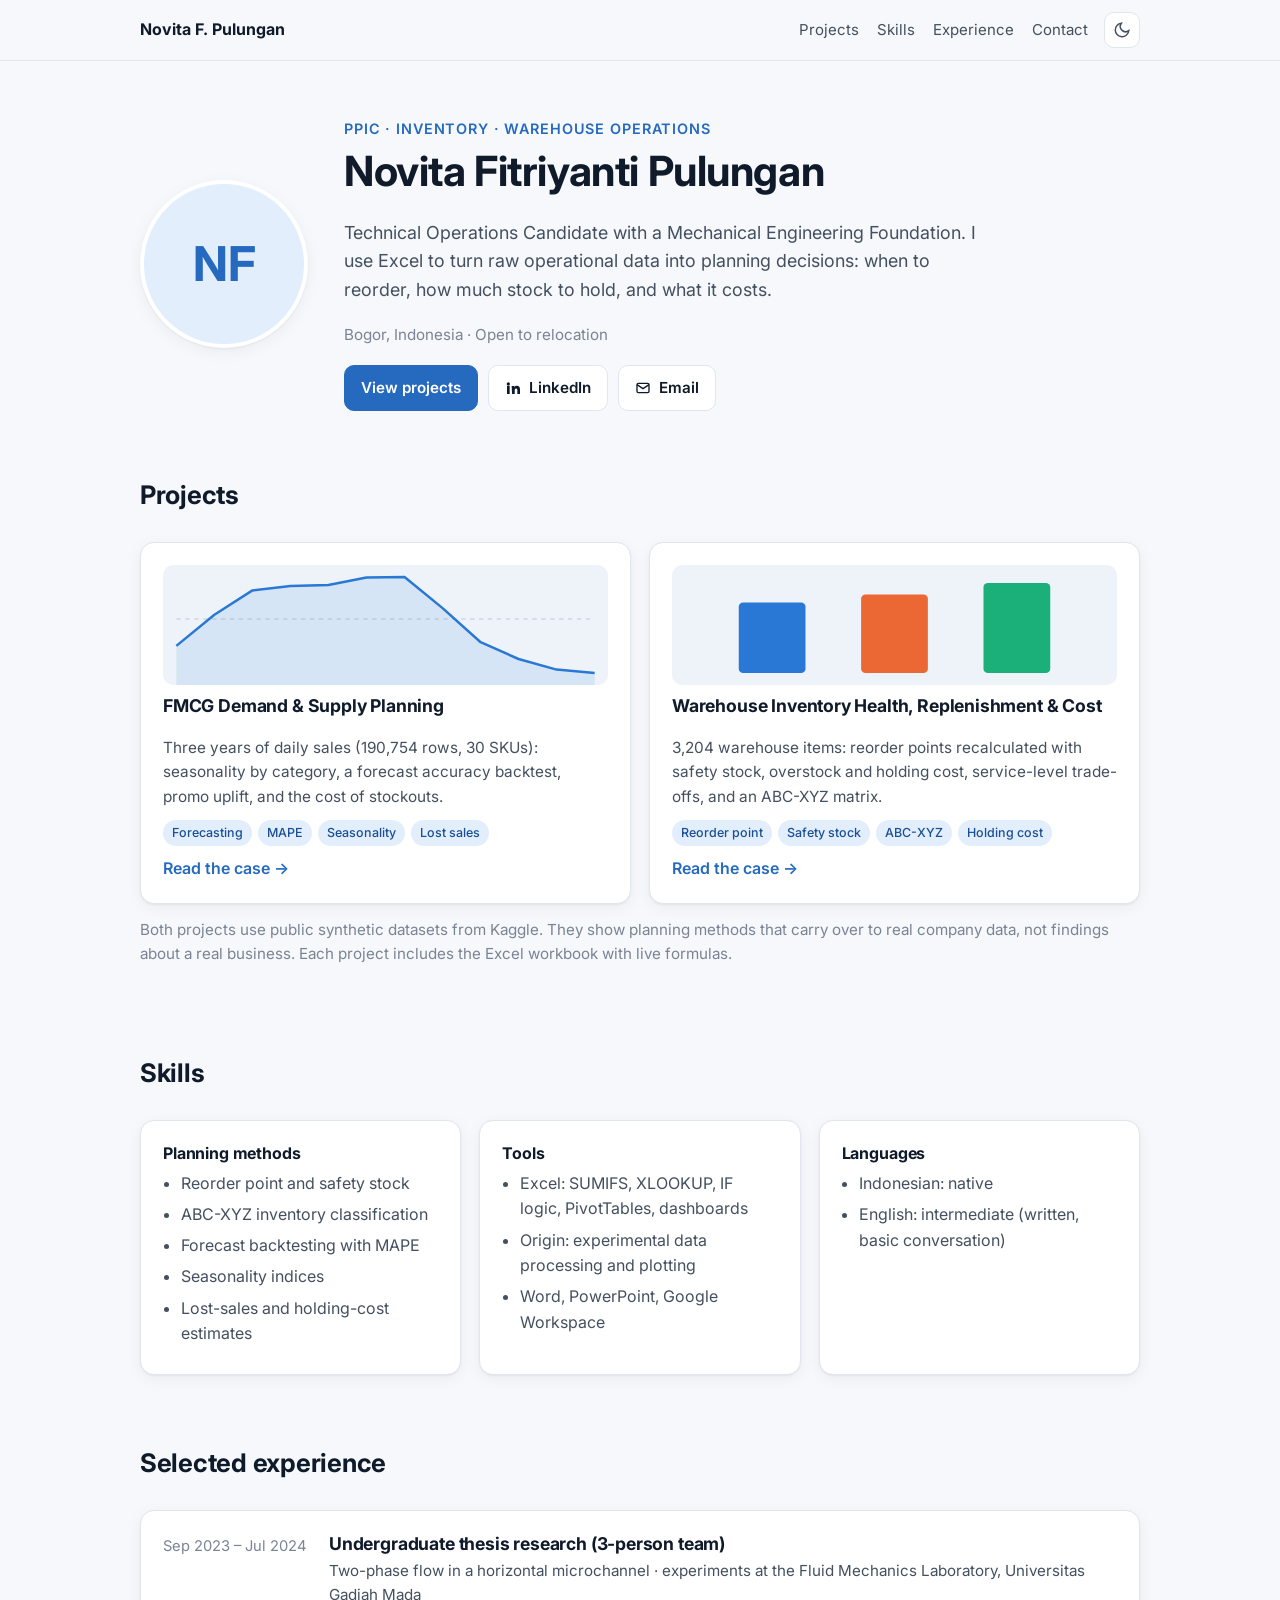
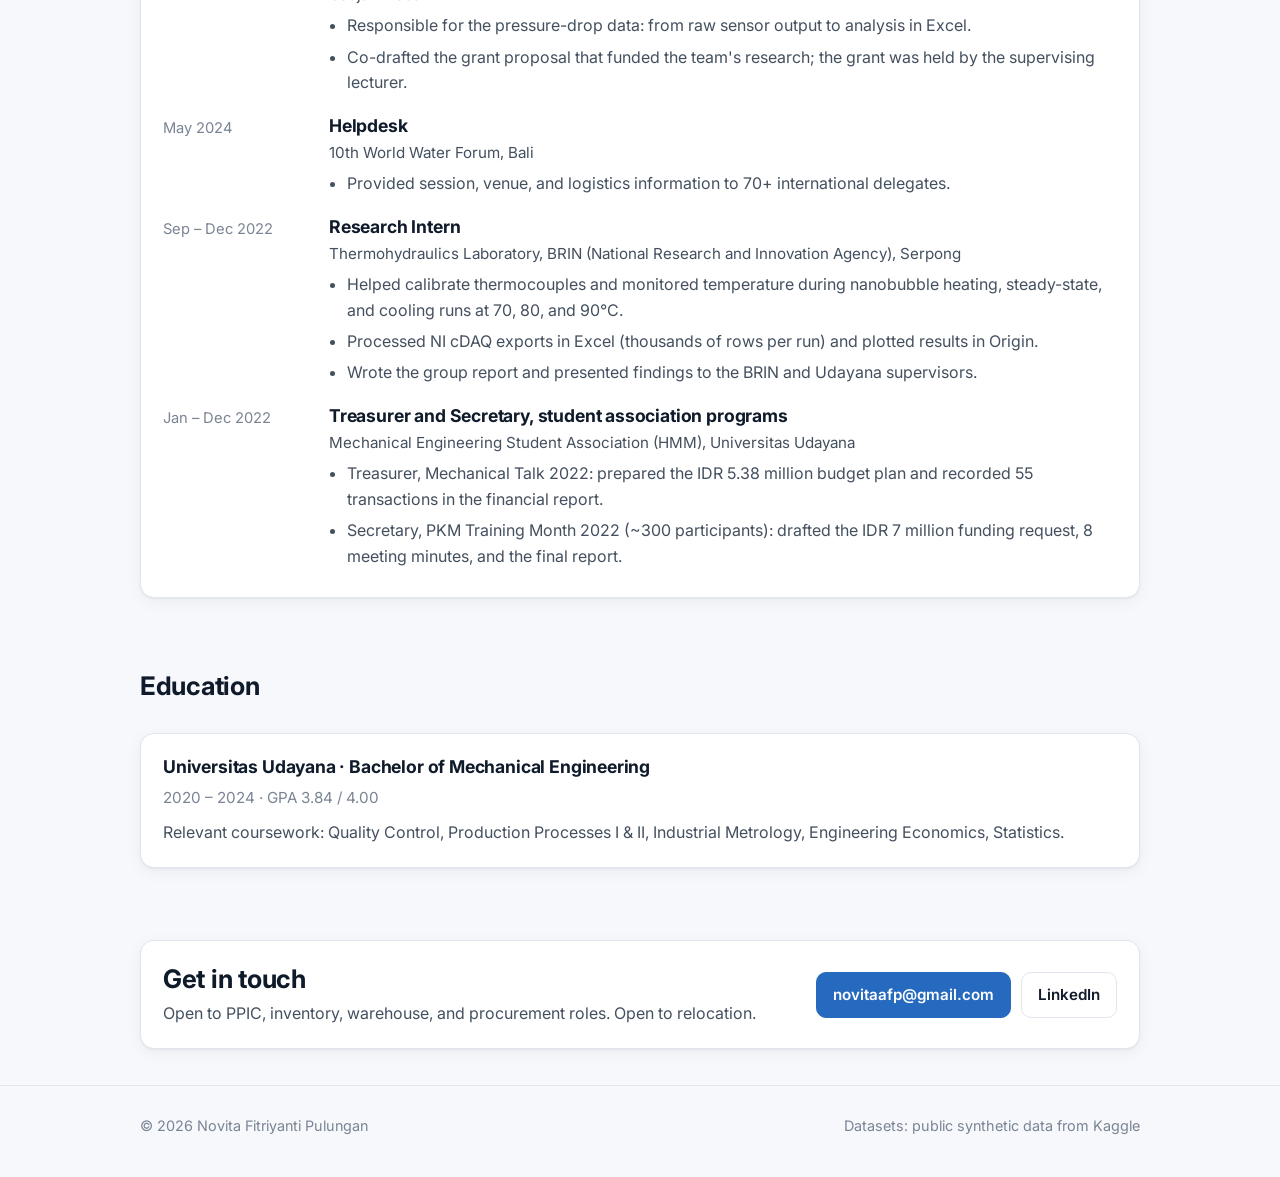
==== index.html @ f76aa69a "Add files via upload" ====
<!doctype html>
<html lang="en">
<head>
<meta charset="utf-8">
<meta name="viewport" content="width=device-width, initial-scale=1">
<title>Novita Fitriyanti Pulungan · Portfolio</title>
<meta name="description" content="Portfolio of Novita Fitriyanti Pulungan: production planning, inventory control, and warehouse analysis projects built in Excel.">
<meta property="og:title" content="Novita Fitriyanti Pulungan · Portfolio">
<meta property="og:description" content="Production planning, inventory control, and warehouse analysis projects built in Excel.">
<link rel="preconnect" href="https://fonts.googleapis.com">
<link rel="preconnect" href="https://fonts.gstatic.com" crossorigin>
<link href="https://fonts.googleapis.com/css2?family=Inter:wght@400;500;600;700&display=swap" rel="stylesheet">
<link rel="stylesheet" href="assets/style.css">
<link rel="icon" href="data:image/svg+xml,%3Csvg xmlns='http://www.w3.org/2000/svg' viewBox='0 0 32 32'%3E%3Crect width='32' height='32' rx='8' fill='%23256abf'/%3E%3Ctext x='16' y='22' font-family='Arial' font-weight='700' font-size='15' fill='white' text-anchor='middle'%3ENF%3C/text%3E%3C/svg%3E">
<script src="assets/charts.js"></script>
<script src="assets/data.js"></script>
</head>
<body>
<nav class="nav"><div class="wrap">
  <a class="brand" href="./">Novita F. Pulungan</a>
  <div class="nav-links">
    <a href="#projects">Projects</a><a href="#skills">Skills</a><a href="#experience">Experience</a><a href="#contact">Contact</a>
  </div>
  <button class="theme-btn" aria-label="Toggle dark mode"><svg viewBox="0 0 24 24" fill="none" stroke="currentColor" stroke-width="2"><path d="M21 12.8A9 9 0 1 1 11.2 3a7 7 0 0 0 9.8 9.8z"/></svg></button>
</div></nav>

<header class="hero"><div class="wrap hero-grid">
  <!-- Replace this div with: <img class="avatar" src="assets/photo.jpg" alt="Novita Fitriyanti Pulungan"> -->
  <div class="avatar" aria-hidden="true">NF</div>
  <div>
    <div class="eyebrow">PPIC · Inventory · Warehouse Operations</div>
    <h1>Novita Fitriyanti Pulungan</h1>
    <p class="lead">Technical Operations Candidate with a Mechanical Engineering Foundation. I use Excel to turn raw operational data into planning decisions: when to reorder, how much stock to hold, and what it costs.</p>
    <p class="meta">Bogor, Indonesia · Open to relocation</p>
    <div class="btns">
      <a class="btn primary" href="#projects">View projects</a>
      <a class="btn" href="https://www.linkedin.com/in/novitafitriyanti" target="_blank" rel="noopener"><svg viewBox="0 0 24 24" fill="currentColor"><path d="M4.98 3.5a2.5 2.5 0 1 1 0 5 2.5 2.5 0 0 1 0-5zM3 9h4v12H3zM10 9h3.8v1.7h.1c.5-1 1.8-2 3.8-2 4 0 4.8 2.7 4.8 6.1V21h-4v-5.4c0-1.3 0-3-1.8-3s-2.1 1.4-2.1 2.9V21h-4z"/></svg>LinkedIn</a>
      <a class="btn" href="mailto:novitaafp@gmail.com"><svg viewBox="0 0 24 24" fill="none" stroke="currentColor" stroke-width="2"><rect x="3" y="5" width="18" height="14" rx="2"/><path d="m3 7 9 6 9-6"/></svg>Email</a>
    </div>
  </div>
</div></header>

<main>
<section id="projects"><div class="wrap">
  <div class="section-title"><h2>Projects</h2></div>
  <div class="grid-2">
    <a class="card project-card" href="projects/fmcg-demand-planning.html">
      <div class="thumb" id="thumb-fmcg"></div>
      <h3>FMCG Demand &amp; Supply Planning</h3>
      <p>Three years of daily sales (190,754 rows, 30 SKUs): seasonality by category, a forecast accuracy backtest, promo uplift, and the cost of stockouts.</p>
      <div class="tags"><span class="tag">Forecasting</span><span class="tag">MAPE</span><span class="tag">Seasonality</span><span class="tag">Lost sales</span></div>
      <span class="more">Read the case →</span>
    </a>
    <a class="card project-card" href="projects/warehouse-inventory.html">
      <div class="thumb" id="thumb-wh"></div>
      <h3>Warehouse Inventory Health, Replenishment &amp; Cost</h3>
      <p>3,204 warehouse items: reorder points recalculated with safety stock, overstock and holding cost, service-level trade-offs, and an ABC-XYZ matrix.</p>
      <div class="tags"><span class="tag">Reorder point</span><span class="tag">Safety stock</span><span class="tag">ABC-XYZ</span><span class="tag">Holding cost</span></div>
      <span class="more">Read the case →</span>
    </a>
  </div>
  <p class="meta" style="margin-top:14px">Both projects use public synthetic datasets from Kaggle. They show planning methods that carry over to real company data, not findings about a real business. Each project includes the Excel workbook with live formulas.</p>
</div></section>

<section id="skills"><div class="wrap">
  <div class="section-title"><h2>Skills</h2></div>
  <div class="grid-3">
    <div class="card skill-group">
      <h3>Planning methods</h3>
      <ul>
        <li>Reorder point and safety stock</li>
        <li>ABC-XYZ inventory classification</li>
        <li>Forecast backtesting with MAPE</li>
        <li>Seasonality indices</li>
        <li>Lost-sales and holding-cost estimates</li>
      </ul>
    </div>
    <div class="card skill-group">
      <h3>Tools</h3>
      <ul>
        <li>Excel: SUMIFS, XLOOKUP, IF logic, PivotTables, dashboards</li>
        <li>Origin: experimental data processing and plotting</li>
        <li>Word, PowerPoint, Google Workspace</li>
      </ul>
    </div>
    <div class="card skill-group">
      <h3>Languages</h3>
      <ul>
        <li>Indonesian: native</li>
        <li>English: intermediate (written, basic conversation)</li>
      </ul>
    </div>
  </div>
</div></section>

<section id="experience"><div class="wrap">
  <div class="section-title"><h2>Selected experience</h2></div>
  <div class="card timeline">
    <div class="tl-item">
      <div class="tl-date">Sep 2023 – Jul 2024</div>
      <div>
        <h3>Undergraduate thesis research (3-person team)</h3>
        <div class="org">Two-phase flow in a horizontal microchannel · experiments at the Fluid Mechanics Laboratory, Universitas Gadjah Mada</div>
        <ul class="plain">
          <li>Responsible for the pressure-drop data: from raw sensor output to analysis in Excel.</li>
          <li>Co-drafted the grant proposal that funded the team's research; the grant was held by the supervising lecturer.</li>
        </ul>
      </div>
    </div>
    <div class="tl-item">
      <div class="tl-date">May 2024</div>
      <div>
        <h3>Helpdesk</h3>
        <div class="org">10th World Water Forum, Bali</div>
        <ul class="plain"><li>Provided session, venue, and logistics information to 70+ international delegates.</li></ul>
      </div>
    </div>
    <div class="tl-item">
      <div class="tl-date">Sep – Dec 2022</div>
      <div>
        <h3>Research Intern</h3>
        <div class="org">Thermohydraulics Laboratory, BRIN (National Research and Innovation Agency), Serpong</div>
        <ul class="plain">
          <li>Helped calibrate thermocouples and monitored temperature during nanobubble heating, steady-state, and cooling runs at 70, 80, and 90°C.</li>
          <li>Processed NI cDAQ exports in Excel (thousands of rows per run) and plotted results in Origin.</li>
          <li>Wrote the group report and presented findings to the BRIN and Udayana supervisors.</li>
        </ul>
      </div>
    </div>
    <div class="tl-item">
      <div class="tl-date">Jan – Dec 2022</div>
      <div>
        <h3>Treasurer and Secretary, student association programs</h3>
        <div class="org">Mechanical Engineering Student Association (HMM), Universitas Udayana</div>
        <ul class="plain">
          <li>Treasurer, Mechanical Talk 2022: prepared the IDR 5.38 million budget plan and recorded 55 transactions in the financial report.</li>
          <li>Secretary, PKM Training Month 2022 (~300 participants): drafted the IDR 7 million funding request, 8 meeting minutes, and the final report.</li>
        </ul>
      </div>
    </div>
  </div>
</div></section>

<section id="education"><div class="wrap">
  <div class="section-title"><h2>Education</h2></div>
  <div class="card">
    <h3>Universitas Udayana · Bachelor of Mechanical Engineering</h3>
    <p class="meta" style="margin-bottom:.6em">2020 – 2024 · GPA 3.84 / 4.00</p>
    <p style="color:var(--ink-2);margin:0">Relevant coursework: Quality Control, Production Processes I &amp; II, Industrial Metrology, Engineering Economics, Statistics.</p>
  </div>
</div></section>

<section id="contact"><div class="wrap">
  <div class="card download">
    <div>
      <h2 style="margin-bottom:.2em">Get in touch</h2>
      <p>Open to PPIC, inventory, warehouse, and procurement roles. Open to relocation.</p>
    </div>
    <div class="btns">
      <a class="btn primary" href="mailto:novitaafp@gmail.com">novitaafp@gmail.com</a>
      <a class="btn" href="https://www.linkedin.com/in/novitafitriyanti" target="_blank" rel="noopener">LinkedIn</a>
    </div>
  </div>
</div></section>
</main>

<footer class="footer"><div class="wrap">
  <span>© 2026 Novita Fitriyanti Pulungan</span>
  <span>Datasets: public synthetic data from Kaggle</span>
</div></footer>

<script>
/* Decorative sparklines on the project cards */
(function () {
  function spark(id, vals, color, ref) {
    const host = document.getElementById(id); if (!host) return;
    const W = 400, H = 120, p = 12;
    const lo = Math.min(...vals, ref ?? Infinity), hi = Math.max(...vals);
    const x = (i) => p + i * (W - 2 * p) / (vals.length - 1);
    const y = (v) => H - p - (v - lo) / (hi - lo) * (H - 2 * p);
    const d = vals.map((v, i) => (i ? 'L' : 'M') + x(i).toFixed(1) + ',' + y(v).toFixed(1)).join('');
    host.innerHTML = `<svg viewBox="0 0 ${W} ${H}" preserveAspectRatio="none" style="width:100%;height:100%" aria-hidden="true">
      ${ref != null ? `<line x1="${p}" x2="${W - p}" y1="${y(ref)}" y2="${y(ref)}" style="stroke:var(--axis)" stroke-dasharray="4 4"/>` : ''}
      <path d="${d}L${x(vals.length - 1)},${H}L${x(0)},${H}Z" style="fill:${color};opacity:.12"/>
      <path d="${d}" fill="none" style="stroke:${color}" stroke-width="2.5" stroke-linejoin="round" vector-effect="non-scaling-stroke"/></svg>`;
  }
  spark('thumb-fmcg', FMCG.season.Total, 'var(--s1)', 100);
  const host = document.getElementById('thumb-wh');
  const st = WH.status, mx = Math.max(...st.map(s => s.calc));
  host.innerHTML = '<svg viewBox="0 0 400 120" preserveAspectRatio="none" style="width:100%;height:100%" aria-hidden="true">' +
    st.map((s, i) => { const h = s.calc / mx * 90, x = 60 + i * 110; return `<rect x="${x}" y="${108 - h}" width="60" height="${h}" rx="4" style="fill:var(--s${i + 1})"/>`; }).join('') + '</svg>';
})();
</script>
</body>
</html>
---- assets/style.css ----
/* novitafiya.github.io — shared styles */
:root {
  color-scheme: light;
  --page: #f6f8fb;
  --surface: #ffffff;
  --surface-2: #eef3fa;
  --ink: #0f1a2a;
  --ink-2: #44505f;
  --muted: #7a8494;
  --line: #e1e6ee;
  --grid: #e6e9ef;
  --axis: #c3c8d2;
  --accent: #256abf;
  --accent-strong: #184f95;
  --accent-soft: #e3eefc;
  --s1: #2a78d6;
  --s2: #eb6834;
  --s3: #1baf7a;
  --seq-0: #f1f6fd; --seq-1: #cde2fb; --seq-2: #9ec5f4; --seq-3: #5598e7; --seq-4: #256abf; --seq-5: #104281;
  --seq-ink-0: #0f1a2a; --seq-ink-1: #0f1a2a; --seq-ink-2: #0f1a2a; --seq-ink-3: #fff; --seq-ink-4: #fff; --seq-ink-5: #fff;
  --shadow: 0 1px 2px rgba(15, 26, 42, .05), 0 4px 16px rgba(15, 26, 42, .05);
  --radius: 14px;
  --font: "Inter", system-ui, -apple-system, "Segoe UI", Roboto, sans-serif;
}
@media (prefers-color-scheme: dark) {
  :root:not([data-theme="light"]) {
    color-scheme: dark;
    --page: #0d1117; --surface: #161b22; --surface-2: #1c2330;
    --ink: #f2f4f8; --ink-2: #c1c7d2; --muted: #8b93a1;
    --line: #2a313c; --grid: #262c36; --axis: #3a414c;
    --accent: #5598e7; --accent-strong: #86b6ef; --accent-soft: #1a2a40;
    --s1: #3987e5; --s2: #d95926; --s3: #199e70;
    --seq-0: #1a2230; --seq-1: #184f95; --seq-2: #1c5cab; --seq-3: #2a78d6; --seq-4: #5598e7; --seq-5: #9ec5f4;
    --seq-ink-0: #f2f4f8; --seq-ink-1: #f2f4f8; --seq-ink-2: #f2f4f8; --seq-ink-3: #fff; --seq-ink-4: #0d1117; --seq-ink-5: #0d1117;
    --shadow: none;
  }
}
:root[data-theme="dark"] {
  color-scheme: dark;
  --page: #0d1117; --surface: #161b22; --surface-2: #1c2330;
  --ink: #f2f4f8; --ink-2: #c1c7d2; --muted: #8b93a1;
  --line: #2a313c; --grid: #262c36; --axis: #3a414c;
  --accent: #5598e7; --accent-strong: #86b6ef; --accent-soft: #1a2a40;
  --s1: #3987e5; --s2: #d95926; --s3: #199e70;
  --seq-0: #1a2230; --seq-1: #184f95; --seq-2: #1c5cab; --seq-3: #2a78d6; --seq-4: #5598e7; --seq-5: #9ec5f4;
    --seq-ink-0: #f2f4f8; --seq-ink-1: #f2f4f8; --seq-ink-2: #f2f4f8; --seq-ink-3: #fff; --seq-ink-4: #0d1117; --seq-ink-5: #0d1117;
  --shadow: none;
}

* { box-sizing: border-box; }
html { -webkit-text-size-adjust: 100%; scroll-behavior: smooth; }
body {
  margin: 0; background: var(--page); color: var(--ink);
  font: 16px/1.6 var(--font);
}
a { color: var(--accent); text-decoration: none; }
a:hover { text-decoration: underline; }
img { max-width: 100%; display: block; }
h1, h2, h3 { line-height: 1.25; margin: 0 0 .5em; letter-spacing: -.01em; }
h1 { font-size: clamp(1.9rem, 4.5vw, 2.6rem); }
h2 { font-size: clamp(1.35rem, 3vw, 1.6rem); }
h3 { font-size: 1.1rem; }
p { margin: 0 0 1em; }
.wrap { max-width: 1040px; margin: 0 auto; padding: 0 20px; }

/* Nav */
.nav { position: sticky; top: 0; z-index: 20; background: color-mix(in srgb, var(--page) 88%, transparent);
  backdrop-filter: blur(8px); border-bottom: 1px solid var(--line); }
.nav .wrap { display: flex; align-items: center; gap: 16px; height: 60px; }
.brand { font-weight: 700; color: var(--ink); }
.brand:hover { text-decoration: none; }
.nav-links { display: flex; gap: 18px; margin-left: auto; font-size: .94rem; }
.nav-links a { color: var(--ink-2); }
.theme-btn { border: 1px solid var(--line); background: var(--surface); color: var(--ink-2); width: 36px; height: 36px;
  border-radius: 10px; cursor: pointer; display: grid; place-items: center; flex: none; }
.theme-btn svg { width: 18px; height: 18px; }
@media (max-width: 640px) { .nav-links { display: none; } .theme-btn { margin-left: auto; } }

/* Hero */
.hero { padding: 56px 0 32px; }
.hero-grid { display: grid; grid-template-columns: 168px 1fr; gap: 36px; align-items: center; }
.avatar { width: 168px; height: 168px; border-radius: 50%; object-fit: cover; background: var(--accent-soft);
  color: var(--accent); display: grid; place-items: center; font-size: 3rem; font-weight: 700; border: 4px solid var(--surface);
  box-shadow: var(--shadow); }
.eyebrow { color: var(--accent); font-weight: 600; font-size: .9rem; text-transform: uppercase; letter-spacing: .06em; margin-bottom: .4em; }
.lead { font-size: 1.12rem; color: var(--ink-2); max-width: 640px; }
.meta { color: var(--muted); font-size: .95rem; margin-bottom: 1.2em; }
.btns { display: flex; flex-wrap: wrap; gap: 10px; }
.btn { display: inline-flex; align-items: center; gap: 8px; padding: 10px 16px; border-radius: 10px; font-weight: 600; font-size: .95rem;
  border: 1px solid var(--line); background: var(--surface); color: var(--ink); }
.btn:hover { text-decoration: none; border-color: var(--accent); }
.btn.primary { background: var(--accent); border-color: var(--accent); color: #fff; }
.btn.primary:hover { background: var(--accent-strong); border-color: var(--accent-strong); }
.btn svg { width: 16px; height: 16px; }
@media (max-width: 640px) {
  .hero { padding: 32px 0 16px; }
  .hero-grid { grid-template-columns: 1fr; gap: 20px; }
  .avatar { width: 112px; height: 112px; font-size: 2rem; }
}

/* Sections */
section { padding: 36px 0; }
.section-title { display: flex; align-items: baseline; justify-content: space-between; gap: 12px; margin-bottom: 18px; }
.card { background: var(--surface); border: 1px solid var(--line); border-radius: var(--radius); padding: 22px; box-shadow: var(--shadow); }
.grid-2 { display: grid; grid-template-columns: repeat(2, 1fr); gap: 18px; }
.grid-3 { display: grid; grid-template-columns: repeat(3, 1fr); gap: 18px; }
@media (max-width: 820px) { .grid-2, .grid-3 { grid-template-columns: 1fr; } }

.project-card { display: flex; flex-direction: column; gap: 10px; color: var(--ink); transition: border-color .15s, transform .15s; }
.project-card:hover { text-decoration: none; border-color: var(--accent); transform: translateY(-2px); }
.project-card .thumb { height: 120px; border-radius: 10px; background: var(--surface-2); overflow: hidden; }
.project-card p { color: var(--ink-2); margin: 0; font-size: .96rem; }
.tags { display: flex; flex-wrap: wrap; gap: 6px; }
.tag { font-size: .78rem; padding: 3px 9px; border-radius: 999px; background: var(--accent-soft); color: var(--accent-strong); font-weight: 500; }
.more { font-weight: 600; color: var(--accent); margin-top: auto; }

.skill-group h3 { font-size: 1rem; }
.skill-group ul, .plain { margin: 0; padding-left: 1.1em; color: var(--ink-2); }
.skill-group li, .plain li { margin-bottom: .35em; }

.timeline { display: grid; gap: 14px; }
.tl-item { display: grid; grid-template-columns: 150px 1fr; gap: 16px; }
.tl-date { color: var(--muted); font-size: .92rem; padding-top: 2px; }
.tl-item h3 { margin-bottom: .2em; }
.tl-item .org { color: var(--ink-2); font-size: .95rem; margin-bottom: .4em; }
@media (max-width: 640px) { .tl-item { grid-template-columns: 1fr; gap: 2px; } }

.footer { border-top: 1px solid var(--line); padding: 28px 0 40px; color: var(--muted); font-size: .9rem; }
.footer .wrap { display: flex; flex-wrap: wrap; gap: 12px; justify-content: space-between; }

/* Project pages */
.crumb { font-size: .9rem; color: var(--muted); margin-bottom: 14px; display: inline-block; }
.notice { border-left: 3px solid var(--accent); background: var(--accent-soft); padding: 12px 16px; border-radius: 0 10px 10px 0;
  font-size: .95rem; color: var(--ink); margin: 18px 0; }
.kpis { display: grid; grid-template-columns: repeat(4, 1fr); gap: 14px; }
.kpi { background: var(--surface); border: 1px solid var(--line); border-radius: 12px; padding: 16px; }
.kpi .v { font-size: 1.6rem; font-weight: 700; line-height: 1.2; }
.kpi .l { color: var(--ink-2); font-size: .88rem; margin-top: 4px; }
@media (max-width: 820px) { .kpis { grid-template-columns: repeat(2, 1fr); } }

.prose { max-width: 720px; }
.prose p, .prose li { color: var(--ink-2); }
.prose strong { color: var(--ink); }
.steps { counter-reset: s; list-style: none; padding: 0; margin: 0; display: grid; gap: 10px; }
.steps li { counter-increment: s; position: relative; padding-left: 40px; color: var(--ink-2); }
.steps li::before { content: counter(s); position: absolute; left: 0; top: 0; width: 26px; height: 26px; border-radius: 50%;
  background: var(--accent-soft); color: var(--accent-strong); font-weight: 700; font-size: .85rem; display: grid; place-items: center; }

.chart-card { margin-bottom: 18px; }
.chart-card h3 { margin-bottom: .2em; }
.chart-card .sub { color: var(--muted); font-size: .9rem; margin-bottom: 10px; }
.chart-card .takeaway { color: var(--ink-2); font-size: .95rem; margin: 12px 0 0; }
.chart { position: relative; width: 100%; }
.chart svg { display: block; width: 100%; height: auto; overflow: visible; }
.legend { display: flex; flex-wrap: wrap; gap: 14px; font-size: .85rem; color: var(--ink-2); margin-bottom: 6px; }
.legend span { display: inline-flex; align-items: center; gap: 6px; }
.legend i { width: 12px; height: 12px; border-radius: 3px; display: inline-block; }
.legend i.ln { height: 3px; border-radius: 2px; width: 16px; }
.tip { position: absolute; pointer-events: none; background: var(--surface); border: 1px solid var(--line); border-radius: 8px;
  padding: 8px 10px; font-size: .82rem; line-height: 1.45; box-shadow: 0 6px 20px rgba(0,0,0,.12); opacity: 0; transition: opacity .08s;
  white-space: nowrap; z-index: 5; color: var(--ink); }
.tip b { font-weight: 600; }
.tip .row { display: flex; align-items: center; gap: 6px; }
.tip i { width: 9px; height: 9px; border-radius: 2px; display: inline-block; }
.tip .num { margin-left: auto; padding-left: 12px; font-variant-numeric: tabular-nums; font-weight: 600; }
details.data { margin-top: 10px; font-size: .88rem; }
details.data summary { cursor: pointer; color: var(--accent); }
.tbl-wrap { overflow-x: auto; }
table.tbl { border-collapse: collapse; width: 100%; font-size: .88rem; margin-top: 8px; font-variant-numeric: tabular-nums; }
.tbl th, .tbl td { padding: 6px 10px; border-bottom: 1px solid var(--line); text-align: right; white-space: nowrap; }
.tbl th:first-child, .tbl td:first-child { text-align: left; }
.tbl th { color: var(--ink-2); font-weight: 600; }

.heat { border-collapse: separate; border-spacing: 4px; width: 100%; font-variant-numeric: tabular-nums; }
.heat th { font-size: .85rem; color: var(--ink-2); font-weight: 600; padding: 4px; }
.heat td { text-align: center; border-radius: 8px; padding: 14px 6px; font-weight: 600; position: relative; }
.heat td small { display: block; font-weight: 400; font-size: .75rem; opacity: .85; }

.download { display: flex; flex-wrap: wrap; gap: 16px; align-items: center; justify-content: space-between; }
.download p { margin: 0; color: var(--ink-2); }
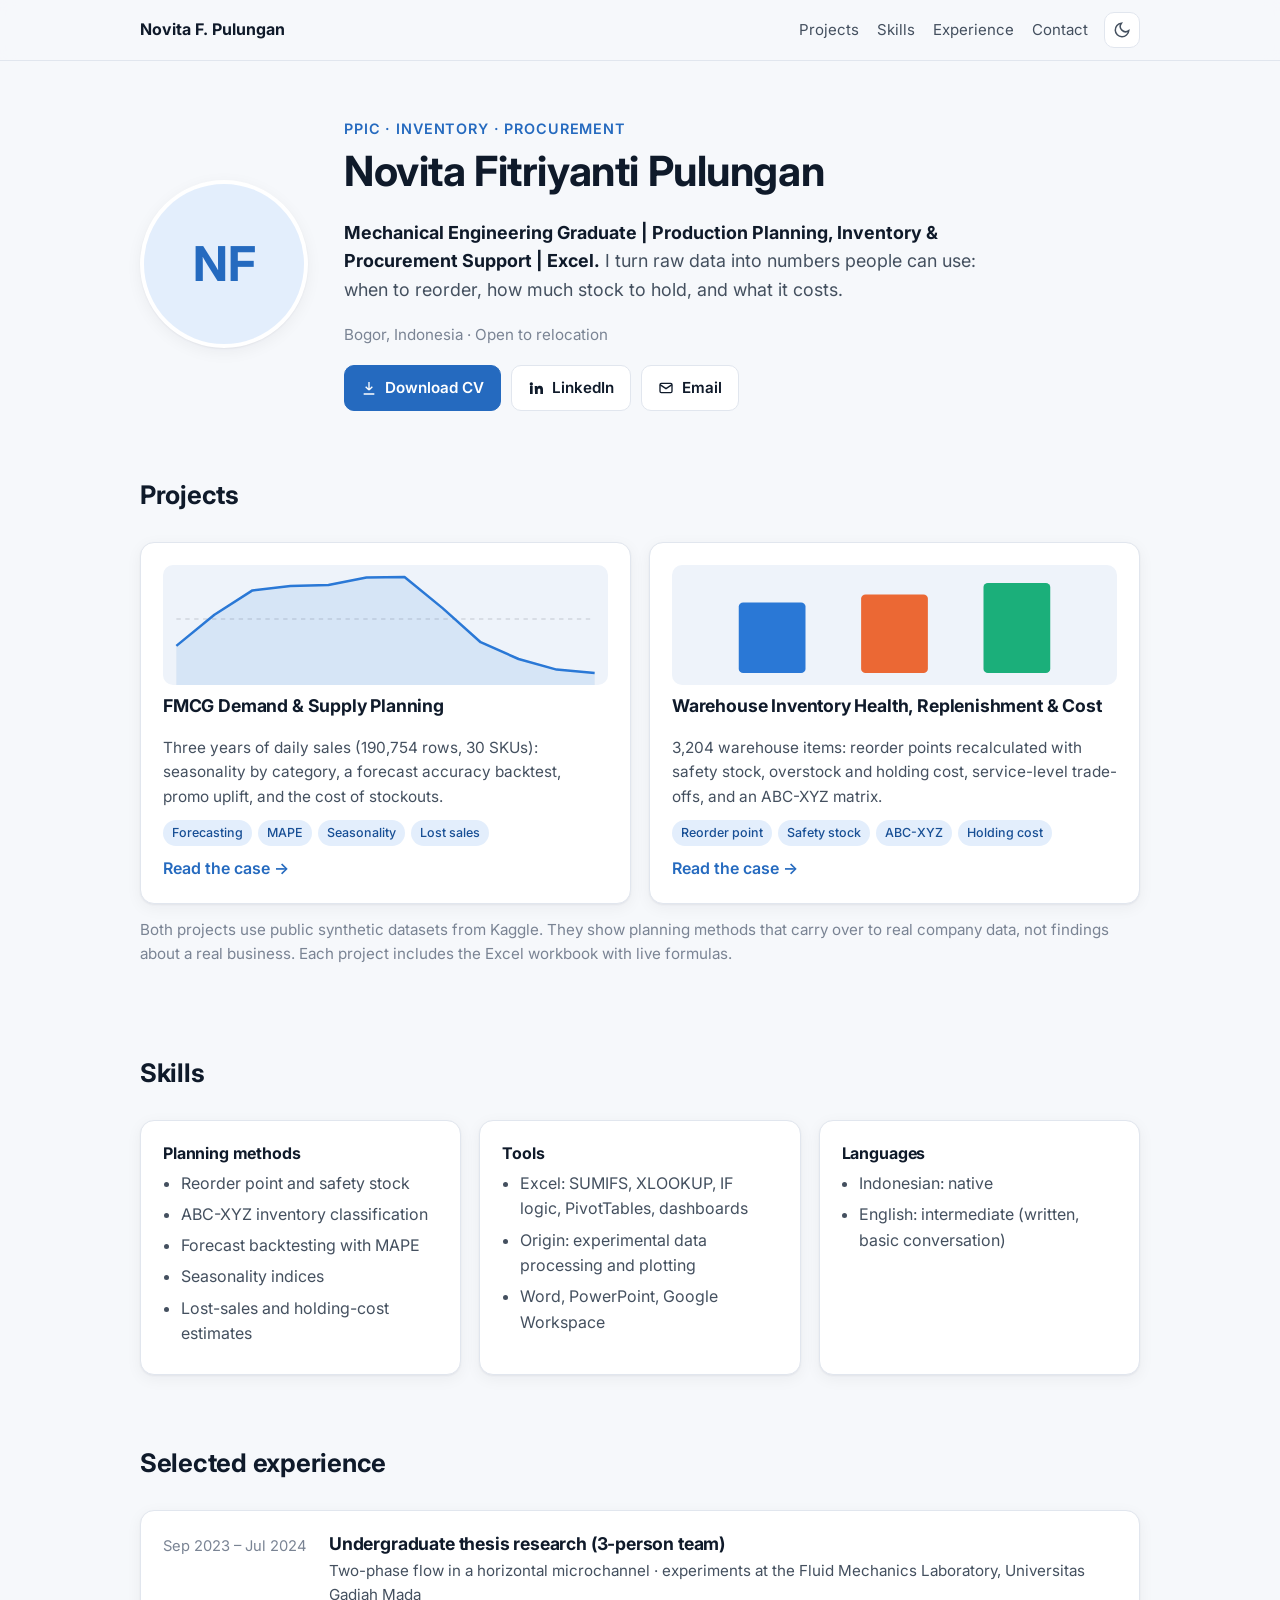
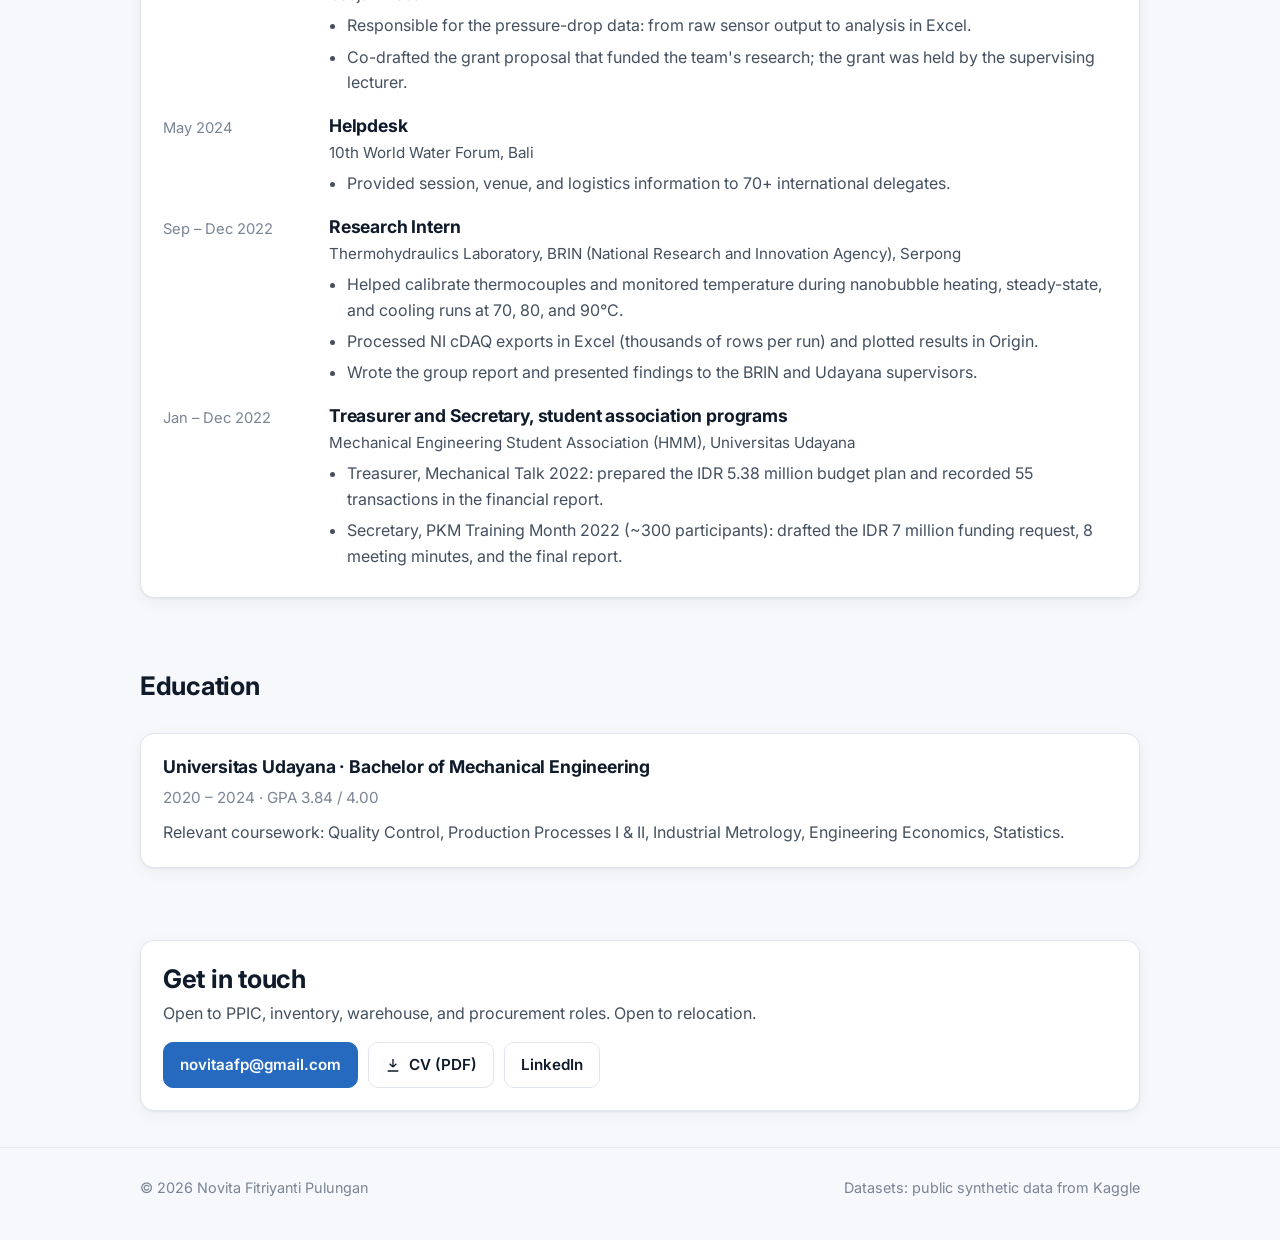
==== commit d234e0e0: "Add files via upload" ====
--- a/index.html
+++ b/index.html
@@ -28,12 +28,12 @@
   <!-- Replace this div with: <img class="avatar" src="assets/photo.jpg" alt="Novita Fitriyanti Pulungan"> -->
   <div class="avatar" aria-hidden="true">NF</div>
   <div>
-    <div class="eyebrow">PPIC · Inventory · Warehouse Operations</div>
+    <div class="eyebrow">PPIC · Inventory · Procurement</div>
     <h1>Novita Fitriyanti Pulungan</h1>
-    <p class="lead">Technical Operations Candidate with a Mechanical Engineering Foundation. I use Excel to turn raw operational data into planning decisions: when to reorder, how much stock to hold, and what it costs.</p>
+    <p class="lead"><strong style="color:var(--ink)">Mechanical Engineering Graduate | Production Planning, Inventory &amp; Procurement Support | Excel.</strong> I turn raw data into numbers people can use: when to reorder, how much stock to hold, and what it costs.</p>
     <p class="meta">Bogor, Indonesia · Open to relocation</p>
     <div class="btns">
-      <a class="btn primary" href="#projects">View projects</a>
+      <a class="btn primary" href="files/CV-Novita-Fitriyanti-Pulungan.pdf" download="CV Novita Fitriyanti Pulungan.pdf"><svg viewBox="0 0 24 24" fill="none" stroke="currentColor" stroke-width="2"><path d="M12 3v12m0 0-5-5m5 5 5-5M4 21h16"/></svg>Download CV</a>
       <a class="btn" href="https://www.linkedin.com/in/novitafitriyanti" target="_blank" rel="noopener"><svg viewBox="0 0 24 24" fill="currentColor"><path d="M4.98 3.5a2.5 2.5 0 1 1 0 5 2.5 2.5 0 0 1 0-5zM3 9h4v12H3zM10 9h3.8v1.7h.1c.5-1 1.8-2 3.8-2 4 0 4.8 2.7 4.8 6.1V21h-4v-5.4c0-1.3 0-3-1.8-3s-2.1 1.4-2.1 2.9V21h-4z"/></svg>LinkedIn</a>
       <a class="btn" href="mailto:novitaafp@gmail.com"><svg viewBox="0 0 24 24" fill="none" stroke="currentColor" stroke-width="2"><rect x="3" y="5" width="18" height="14" rx="2"/><path d="m3 7 9 6 9-6"/></svg>Email</a>
     </div>
@@ -158,6 +158,7 @@
     </div>
     <div class="btns">
       <a class="btn primary" href="mailto:novitaafp@gmail.com">novitaafp@gmail.com</a>
+      <a class="btn" href="files/CV-Novita-Fitriyanti-Pulungan.pdf" download="CV Novita Fitriyanti Pulungan.pdf"><svg viewBox="0 0 24 24" fill="none" stroke="currentColor" stroke-width="2"><path d="M12 3v12m0 0-5-5m5 5 5-5M4 21h16"/></svg>CV (PDF)</a>
       <a class="btn" href="https://www.linkedin.com/in/novitafitriyanti" target="_blank" rel="noopener">LinkedIn</a>
     </div>
   </div>
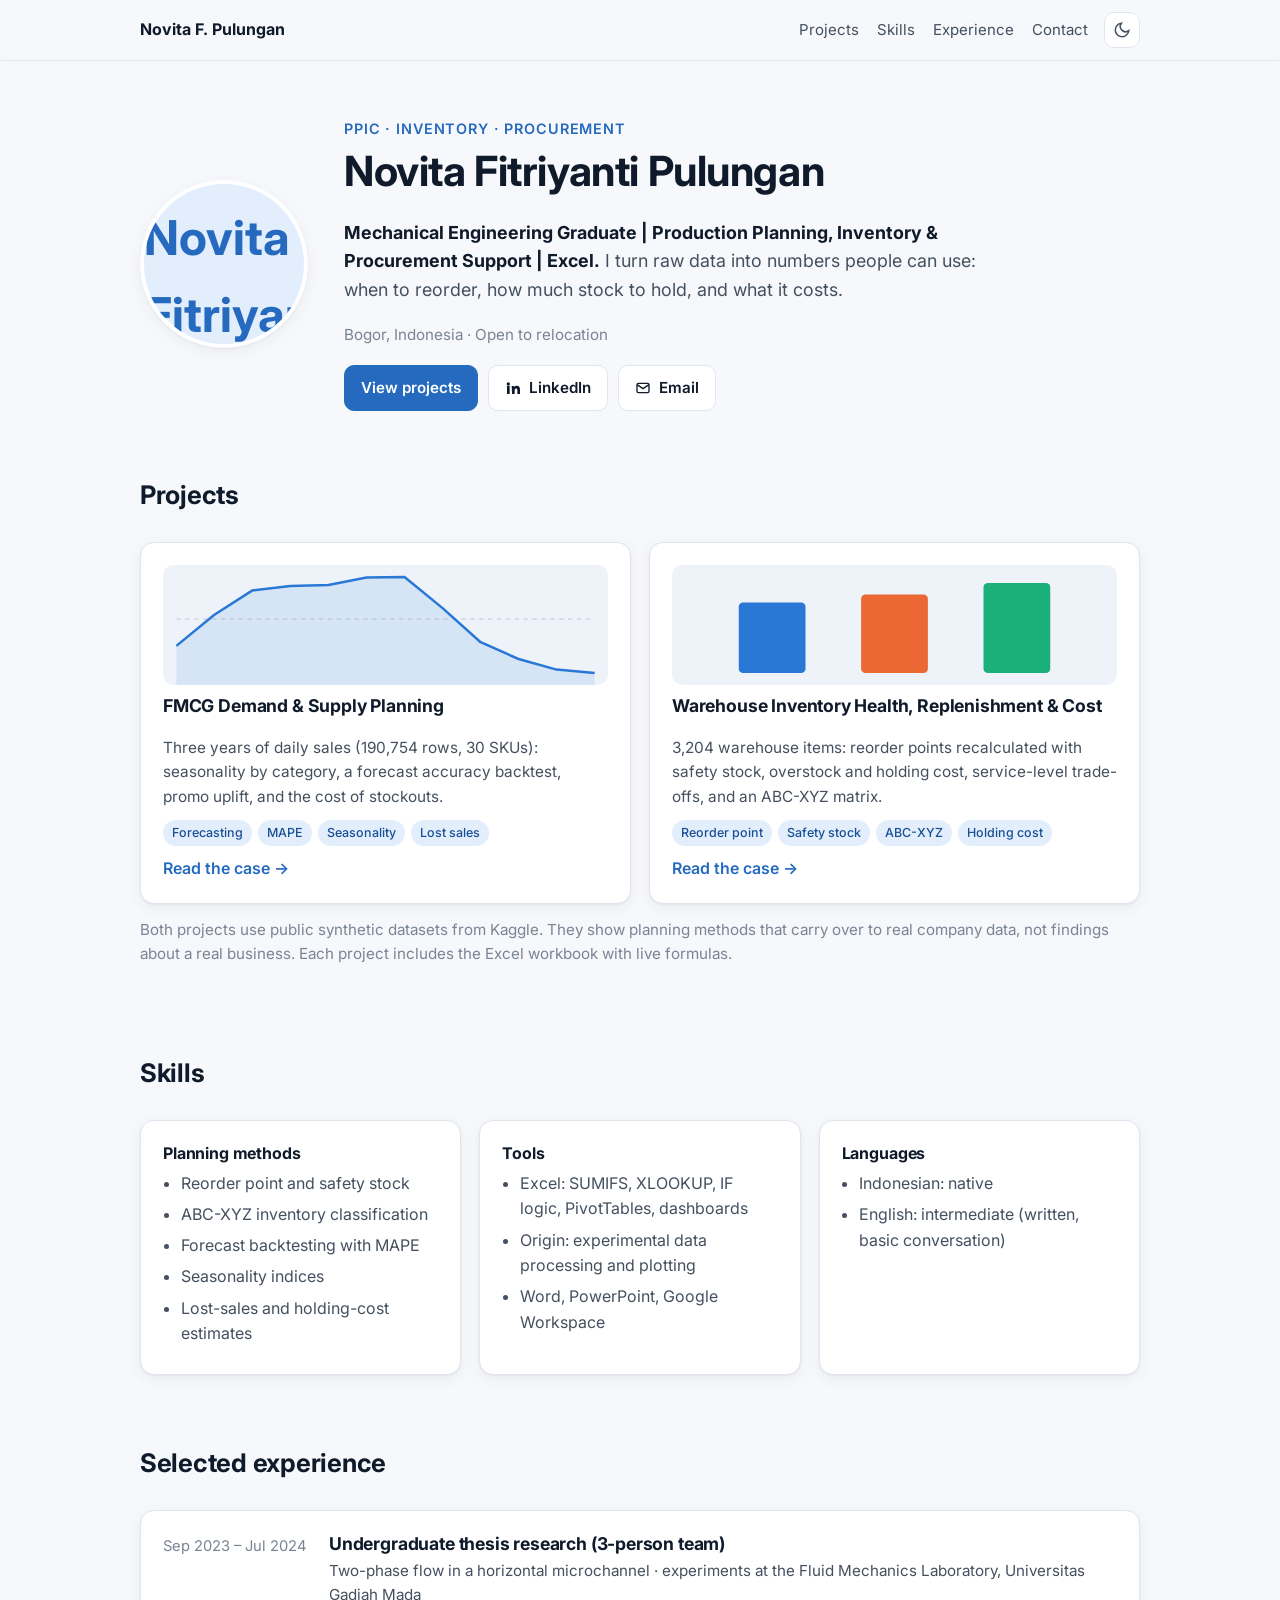
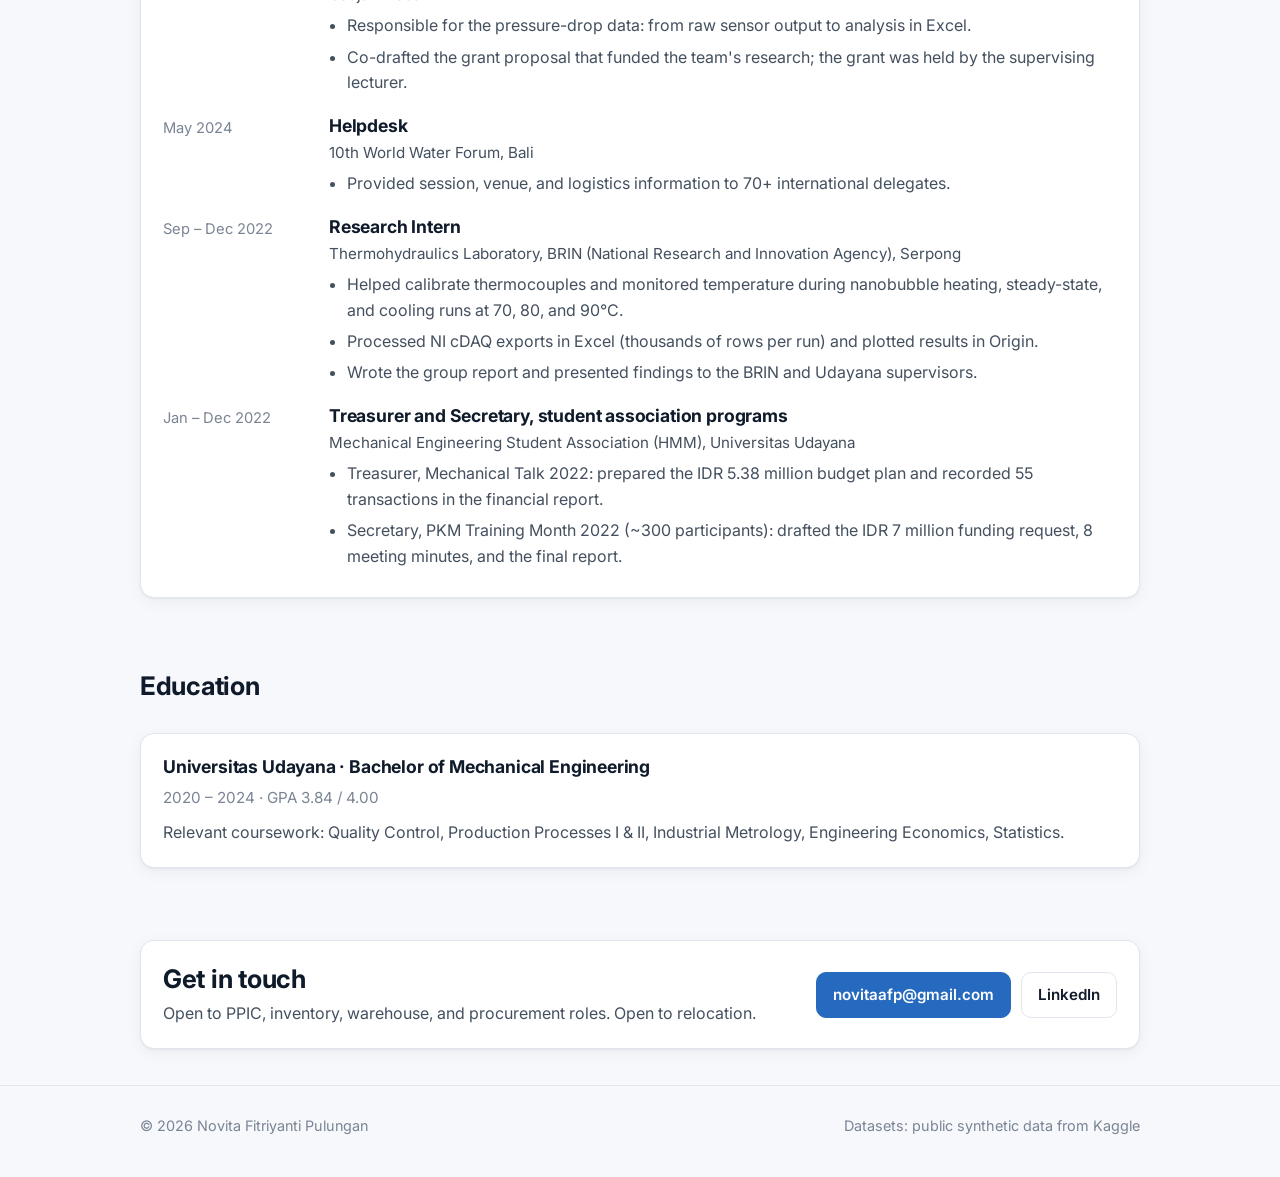
==== commit 2a43e83f: "Add files via upload" ====
--- a/index.html
+++ b/index.html
@@ -25,15 +25,14 @@
 </div></nav>
 
 <header class="hero"><div class="wrap hero-grid">
-  <!-- Replace this div with: <img class="avatar" src="assets/photo.jpg" alt="Novita Fitriyanti Pulungan"> -->
-  <div class="avatar" aria-hidden="true">NF</div>
+  <img class="avatar" src="assets/photo.jpg" alt="Novita Fitriyanti Pulungan" width="168" height="168">
   <div>
     <div class="eyebrow">PPIC · Inventory · Procurement</div>
     <h1>Novita Fitriyanti Pulungan</h1>
     <p class="lead"><strong style="color:var(--ink)">Mechanical Engineering Graduate | Production Planning, Inventory &amp; Procurement Support | Excel.</strong> I turn raw data into numbers people can use: when to reorder, how much stock to hold, and what it costs.</p>
     <p class="meta">Bogor, Indonesia · Open to relocation</p>
     <div class="btns">
-      <a class="btn primary" href="files/CV-Novita-Fitriyanti-Pulungan.pdf" download="CV Novita Fitriyanti Pulungan.pdf"><svg viewBox="0 0 24 24" fill="none" stroke="currentColor" stroke-width="2"><path d="M12 3v12m0 0-5-5m5 5 5-5M4 21h16"/></svg>Download CV</a>
+      <a class="btn primary" href="#projects">View projects</a>
       <a class="btn" href="https://www.linkedin.com/in/novitafitriyanti" target="_blank" rel="noopener"><svg viewBox="0 0 24 24" fill="currentColor"><path d="M4.98 3.5a2.5 2.5 0 1 1 0 5 2.5 2.5 0 0 1 0-5zM3 9h4v12H3zM10 9h3.8v1.7h.1c.5-1 1.8-2 3.8-2 4 0 4.8 2.7 4.8 6.1V21h-4v-5.4c0-1.3 0-3-1.8-3s-2.1 1.4-2.1 2.9V21h-4z"/></svg>LinkedIn</a>
       <a class="btn" href="mailto:novitaafp@gmail.com"><svg viewBox="0 0 24 24" fill="none" stroke="currentColor" stroke-width="2"><rect x="3" y="5" width="18" height="14" rx="2"/><path d="m3 7 9 6 9-6"/></svg>Email</a>
     </div>
@@ -158,7 +157,6 @@
     </div>
     <div class="btns">
       <a class="btn primary" href="mailto:novitaafp@gmail.com">novitaafp@gmail.com</a>
-      <a class="btn" href="files/CV-Novita-Fitriyanti-Pulungan.pdf" download="CV Novita Fitriyanti Pulungan.pdf"><svg viewBox="0 0 24 24" fill="none" stroke="currentColor" stroke-width="2"><path d="M12 3v12m0 0-5-5m5 5 5-5M4 21h16"/></svg>CV (PDF)</a>
       <a class="btn" href="https://www.linkedin.com/in/novitafitriyanti" target="_blank" rel="noopener">LinkedIn</a>
     </div>
   </div>
